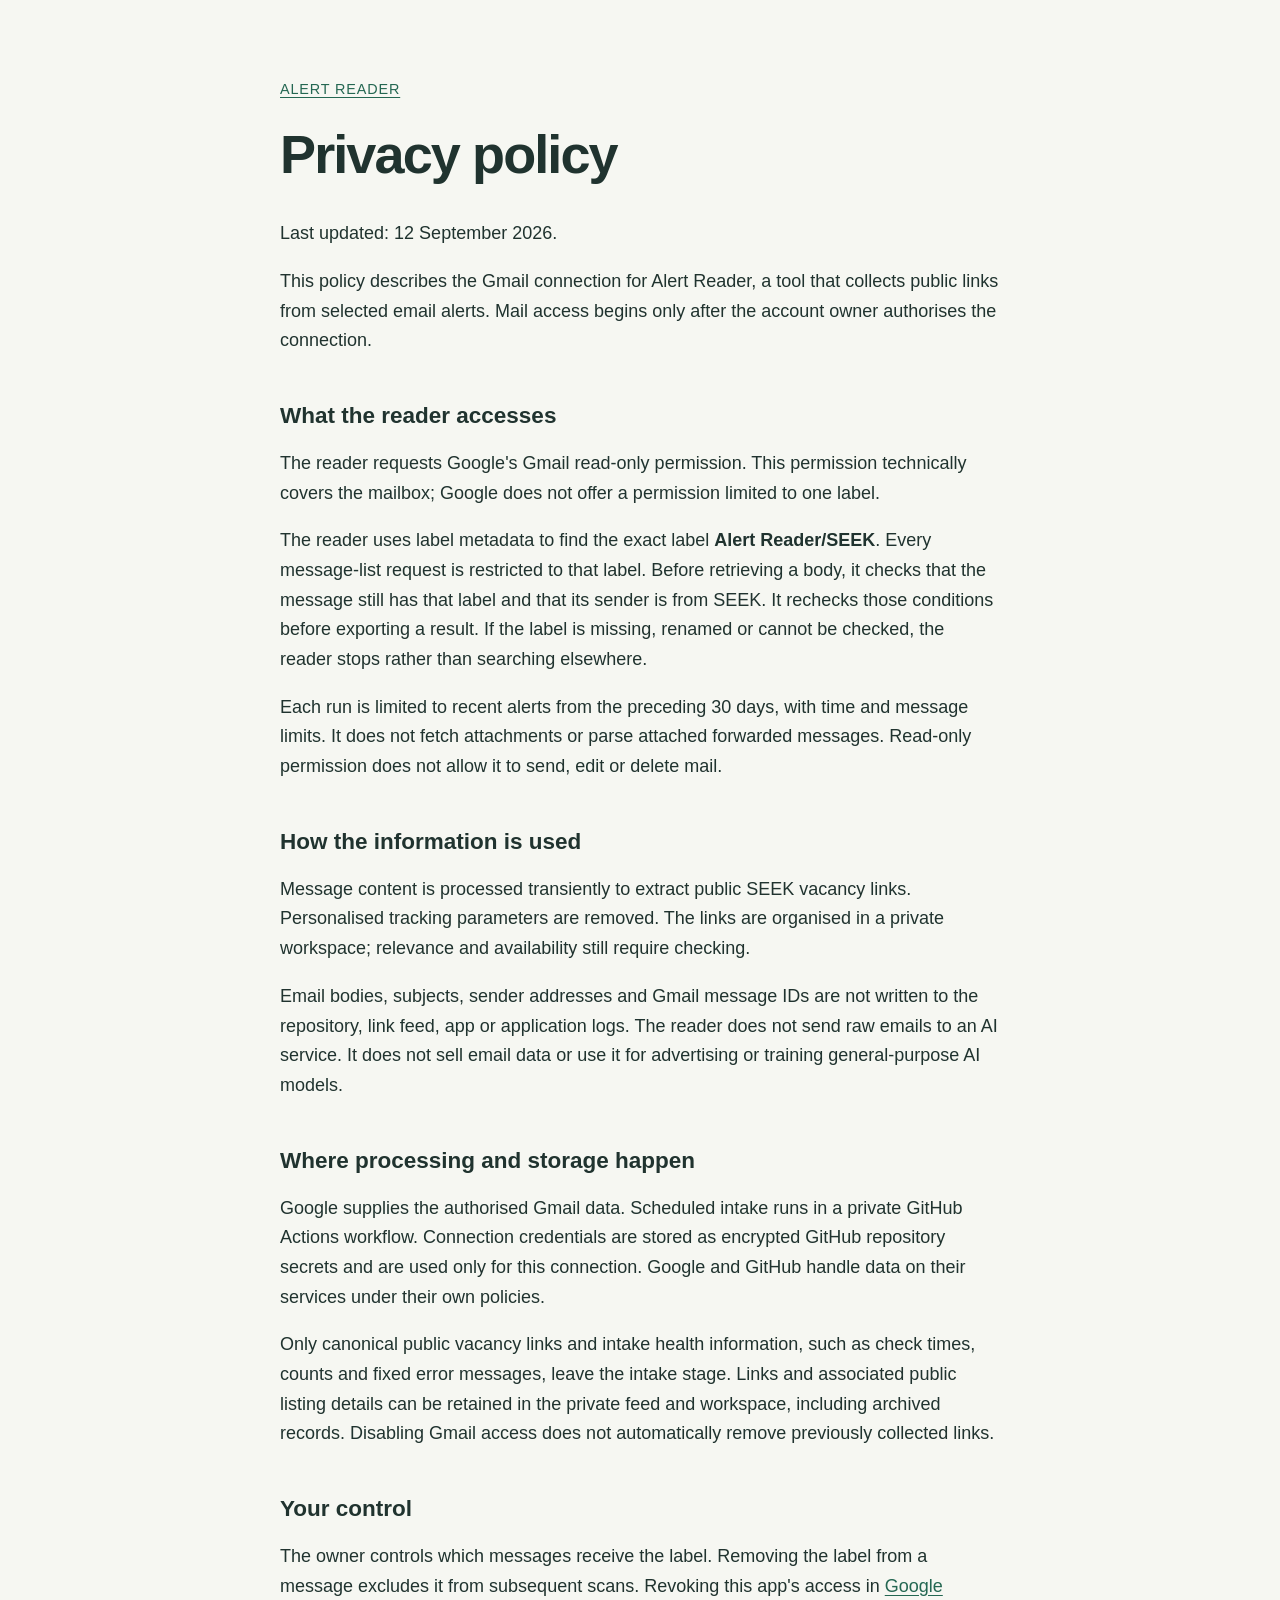
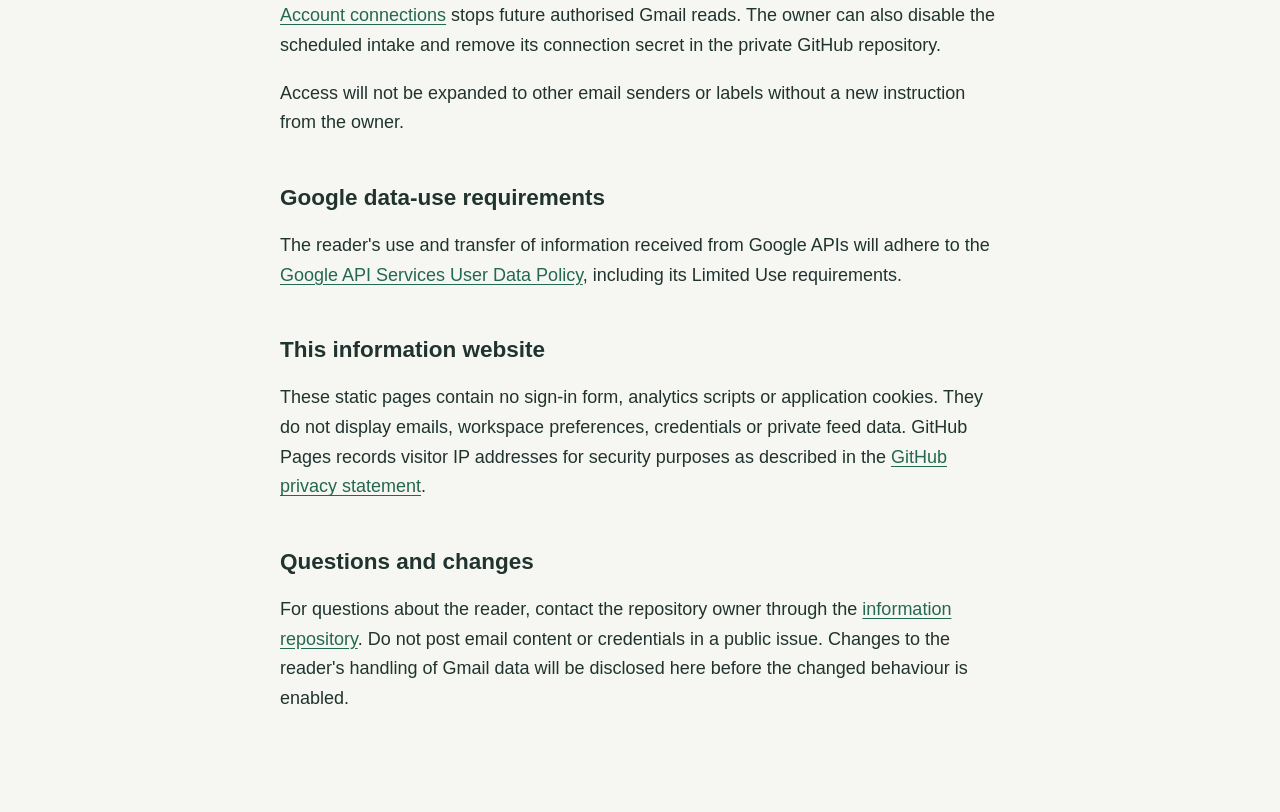
==== privacy.html @ 21d3a1fd "Add Alert Reader information and privacy pages" ====
<!doctype html>
<html lang="en">
<head>
  <meta charset="utf-8">
  <meta name="viewport" content="width=device-width, initial-scale=1">
  <meta name="robots" content="noindex, nofollow">
  <title>Privacy — Alert Reader</title>
  <link rel="stylesheet" href="styles.css">
</head>
<body><main>
  <p class="eyebrow"><a href="index.html">Alert Reader</a></p>
  <h1>Privacy policy</h1>
  <p>Last updated: 12 September 2026.</p>
  <p>This policy describes the Gmail connection for Alert Reader, a tool that collects public links from selected email alerts. Mail access begins only after the account owner authorises the connection.</p>
  <h2>What the reader accesses</h2>
  <p>The reader requests Google's Gmail read-only permission. This permission technically covers the mailbox; Google does not offer a permission limited to one label.</p>
  <p>The reader uses label metadata to find the exact label <strong>Alert Reader/SEEK</strong>. Every message-list request is restricted to that label. Before retrieving a body, it checks that the message still has that label and that its sender is from SEEK. It rechecks those conditions before exporting a result. If the label is missing, renamed or cannot be checked, the reader stops rather than searching elsewhere.</p>
  <p>Each run is limited to recent alerts from the preceding 30 days, with time and message limits. It does not fetch attachments or parse attached forwarded messages. Read-only permission does not allow it to send, edit or delete mail.</p>
  <h2>How the information is used</h2>
  <p>Message content is processed transiently to extract public SEEK vacancy links. Personalised tracking parameters are removed. The links are organised in a private workspace; relevance and availability still require checking.</p>
  <p>Email bodies, subjects, sender addresses and Gmail message IDs are not written to the repository, link feed, app or application logs. The reader does not send raw emails to an AI service. It does not sell email data or use it for advertising or training general-purpose AI models.</p>
  <h2>Where processing and storage happen</h2>
  <p>Google supplies the authorised Gmail data. Scheduled intake runs in a private GitHub Actions workflow. Connection credentials are stored as encrypted GitHub repository secrets and are used only for this connection. Google and GitHub handle data on their services under their own policies.</p>
  <p>Only canonical public vacancy links and intake health information, such as check times, counts and fixed error messages, leave the intake stage. Links and associated public listing details can be retained in the private feed and workspace, including archived records. Disabling Gmail access does not automatically remove previously collected links.</p>
  <h2>Your control</h2>
  <p>The owner controls which messages receive the label. Removing the label from a message excludes it from subsequent scans. Revoking this app's access in <a href="https://myaccount.google.com/connections">Google Account connections</a> stops future authorised Gmail reads. The owner can also disable the scheduled intake and remove its connection secret in the private GitHub repository.</p>
  <p>Access will not be expanded to other email senders or labels without a new instruction from the owner.</p>
  <h2>Google data-use requirements</h2>
  <p>The reader's use and transfer of information received from Google APIs will adhere to the <a href="https://developers.google.com/terms/api-services-user-data-policy">Google API Services User Data Policy</a>, including its Limited Use requirements.</p>
  <h2>This information website</h2>
  <p>These static pages contain no sign-in form, analytics scripts or application cookies. They do not display emails, workspace preferences, credentials or private feed data. GitHub Pages records visitor IP addresses for security purposes as described in the <a href="https://docs.github.com/en/site-policy/privacy-policies/github-general-privacy-statement">GitHub privacy statement</a>.</p>
  <h2>Questions and changes</h2>
  <p>For questions about the reader, contact the repository owner through the <a href="https://github.com/ashurlazar/alert-reader-info">information repository</a>. Do not post email content or credentials in a public issue. Changes to the reader's handling of Gmail data will be disclosed here before the changed behaviour is enabled.</p>
</main></body>
</html>
---- styles.css ----
:root { color-scheme: light; font: 18px/1.65 -apple-system, BlinkMacSystemFont, "Segoe UI", sans-serif; color: #20332f; background: #f6f7f2; }
body { margin: 0; }
main { max-width: 720px; margin: 0 auto; padding: 64px 24px 80px; }
h1 { font-size: clamp(2rem, 7vw, 3rem); line-height: 1.12; letter-spacing: -.035em; margin: .4em 0 .65em; }
h2 { font-size: 1.25rem; line-height: 1.3; margin-top: 2em; }
p { margin: 1em 0; }
a { color: #246752; text-underline-offset: 3px; }
a:focus-visible { outline: 3px solid #246752; outline-offset: 4px; }
.eyebrow { font-size: .8rem; letter-spacing: .06em; text-transform: uppercase; }
@media (max-width: 480px) { main { padding-top: 32px; } }
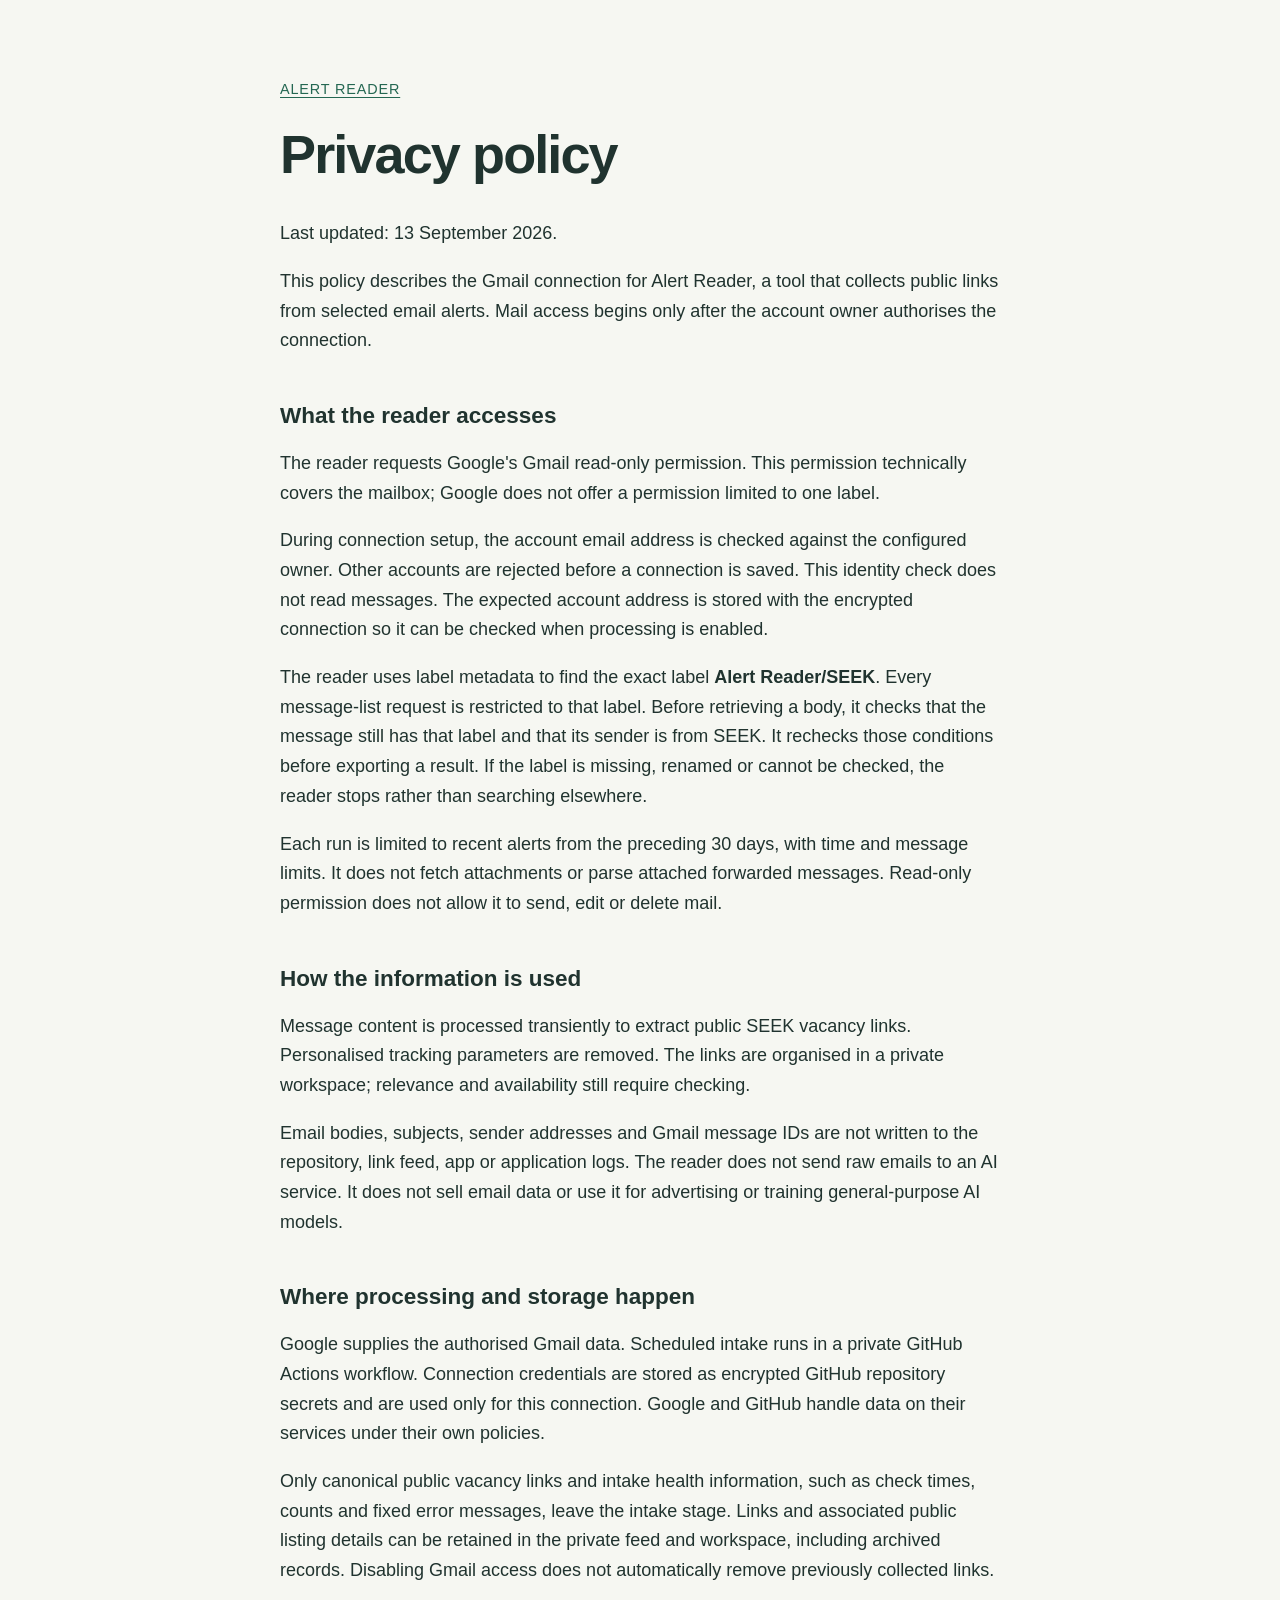
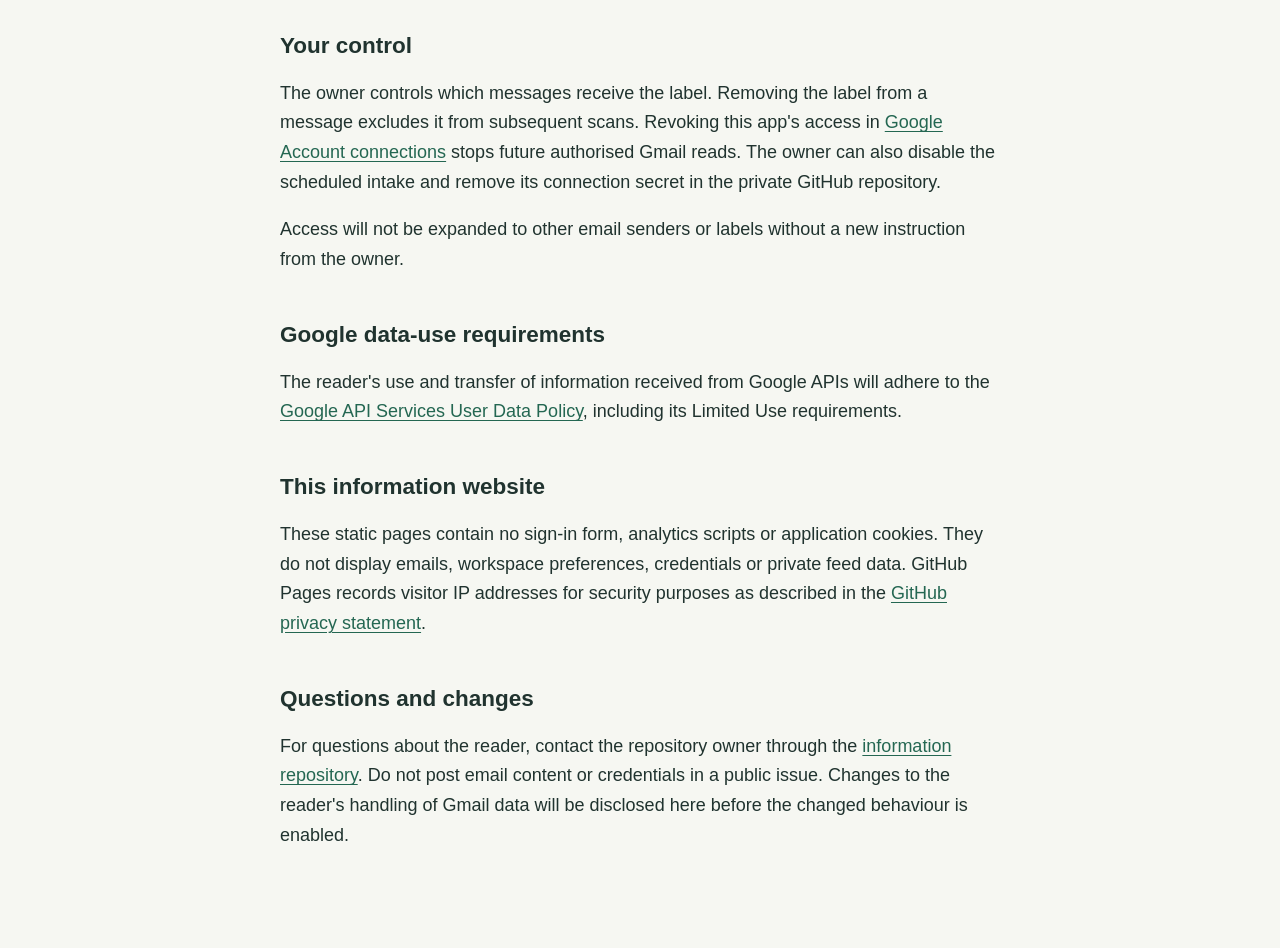
==== commit 9249b61d: "Explain account owner check during connection setup" ====
--- a/privacy.html
+++ b/privacy.html
@@ -10,10 +10,11 @@
 <body><main>
   <p class="eyebrow"><a href="index.html">Alert Reader</a></p>
   <h1>Privacy policy</h1>
-  <p>Last updated: 12 September 2026.</p>
+  <p>Last updated: 13 September 2026.</p>
   <p>This policy describes the Gmail connection for Alert Reader, a tool that collects public links from selected email alerts. Mail access begins only after the account owner authorises the connection.</p>
   <h2>What the reader accesses</h2>
   <p>The reader requests Google's Gmail read-only permission. This permission technically covers the mailbox; Google does not offer a permission limited to one label.</p>
+  <p>During connection setup, the account email address is checked against the configured owner. Other accounts are rejected before a connection is saved. This identity check does not read messages. The expected account address is stored with the encrypted connection so it can be checked when processing is enabled.</p>
   <p>The reader uses label metadata to find the exact label <strong>Alert Reader/SEEK</strong>. Every message-list request is restricted to that label. Before retrieving a body, it checks that the message still has that label and that its sender is from SEEK. It rechecks those conditions before exporting a result. If the label is missing, renamed or cannot be checked, the reader stops rather than searching elsewhere.</p>
   <p>Each run is limited to recent alerts from the preceding 30 days, with time and message limits. It does not fetch attachments or parse attached forwarded messages. Read-only permission does not allow it to send, edit or delete mail.</p>
   <h2>How the information is used</h2>
